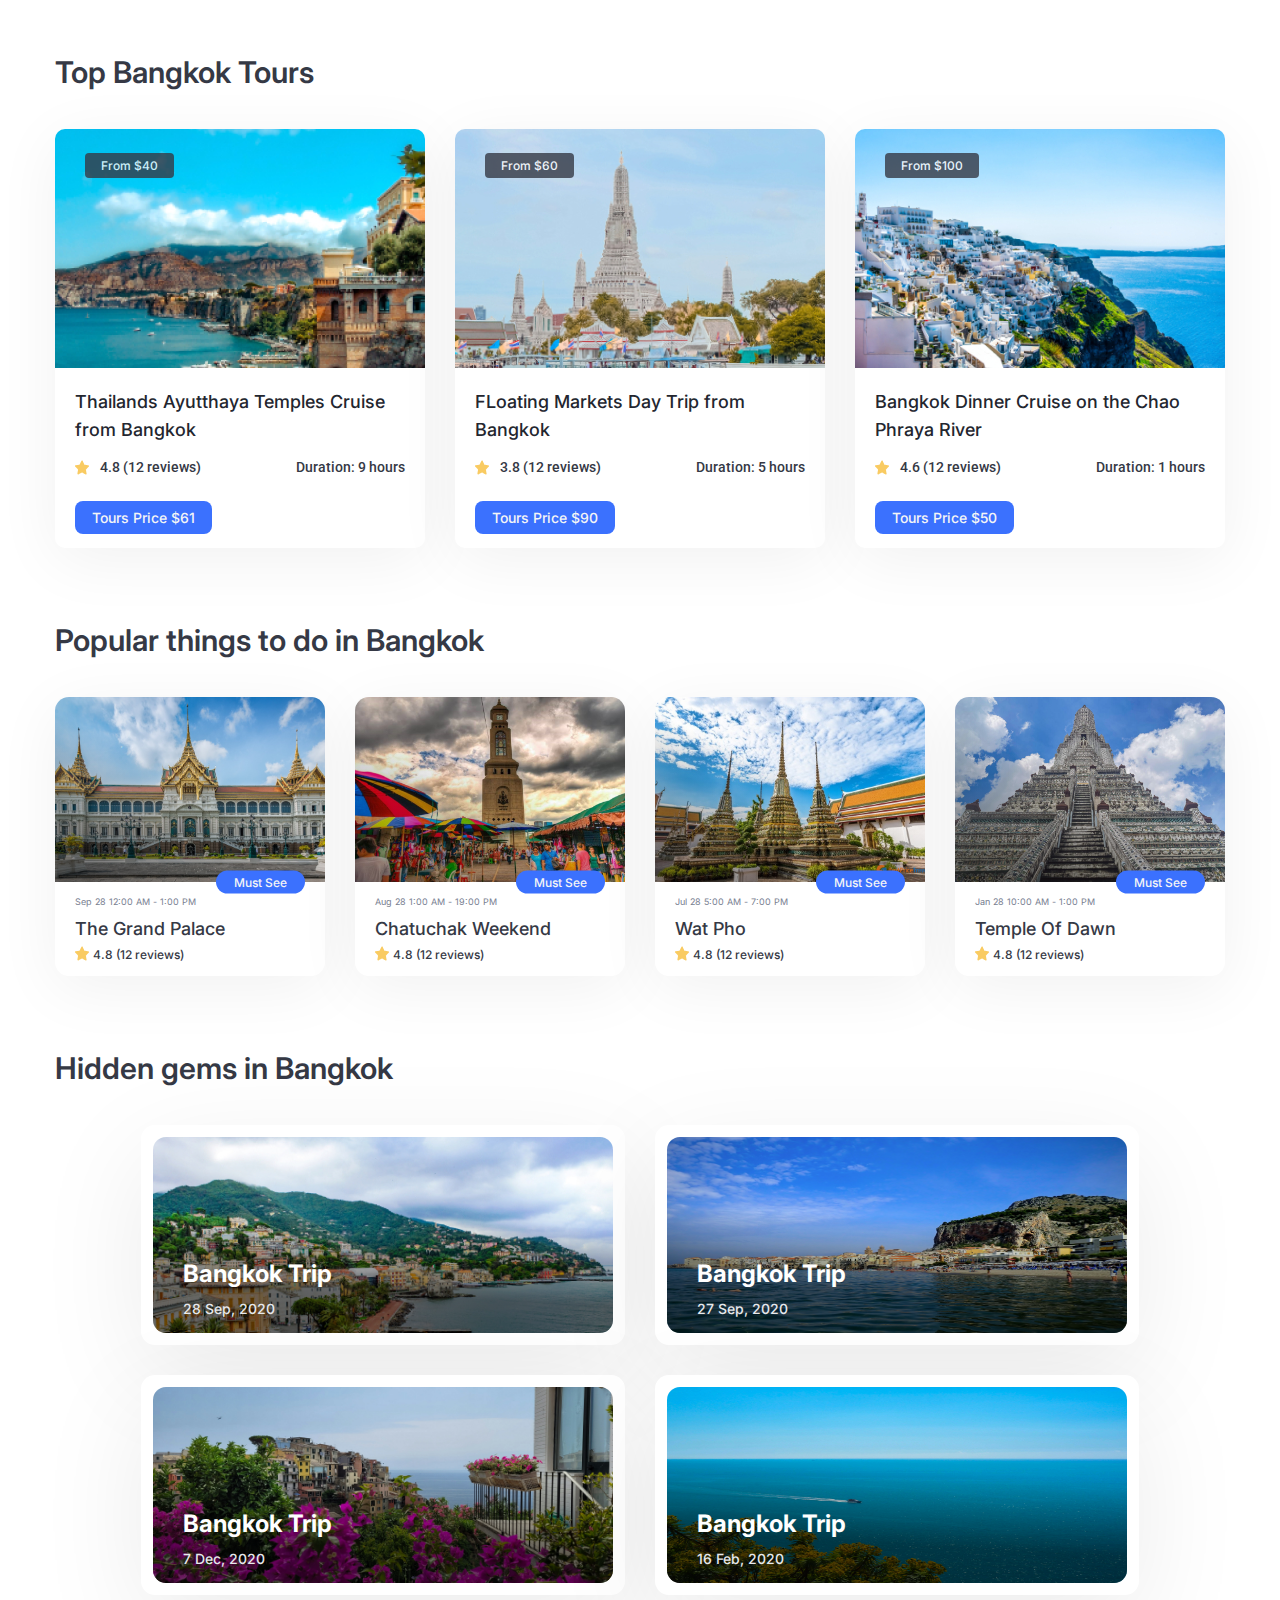
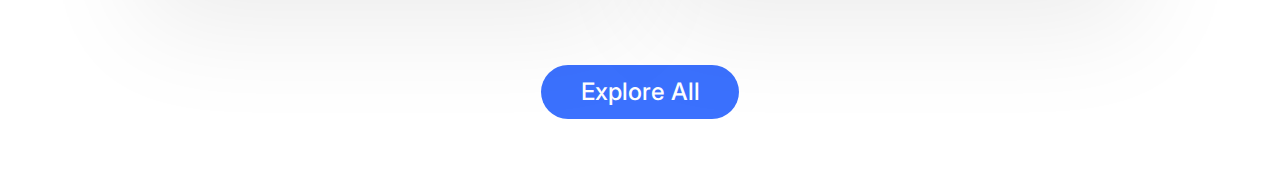
==== index.html @ 6136659c "adding semantic tag" ====
<!DOCTYPE html>
<html lang="en">
  <head>
    <meta charset="UTF-8">
    <meta name="viewport" content="width=device-width, initial-scale=1.0">
    <title>Airtrav</title><link rel="icon" type="image/x-icon" href="./Img/logo.png">
    <link rel="stylesheet" href="./style.css">
    <link rel="preconnect" href="https://fonts.googleapis.com">
    <link rel="preconnect" href="https://fonts.gstatic.com" crossorigin>
    <link href="https://fonts.googleapis.com/css2?family=Inter:wght@100..900&amp;display=swap" rel="stylesheet">
    <link href="https://fonts.googleapis.com/css2?family=Roboto:ital,wght@0,100;0,300;0,400;0,500;0,700;0,900;1,300;1,500;1,700;1,900&amp;display=swap" rel="stylesheet">
  </head>
  <body>
    <header> </header>
    <main>
      <section class="topTour">
        <div class="container">
          <h2 class="mainTitle">Top Bangkok Tours </h2>
          <div class="tour-list">
            <div class="tour-item">
              <div class="tour-image-content"><img class="tour-image" src="./Img/Img1.png" alt=""/><span class="tour-amount">From $40</span></div>
              <div class="tour-content">
                <h3 class="tour-title">Thailands Ayutthaya Temples Cruise from Bangkok</h3>
                <div class="tour-rating">
                  <div class="rating">
                    <div><img class="star" src="./Img/Shape.png" alt=""/></div>
                    <div><span class="rating-amount">4.8  (12 reviews)</span></div>
                  </div>
                  <div class="tour-duration"><span class="duration-period">Duration: 9 hours</span></div>
                </div>
                <div><a class="tour-cost" href="">Tours Price $61</a></div>
              </div>
            </div>
            <div class="tour-item">
              <div class="tour-image-content"><img class="tour-image" src="./Img/Img2.png" alt=""/><span class="tour-amount">From $60</span></div>
              <div class="tour-content">
                <h3 class="tour-title">FLoating Markets Day Trip from Bangkok</h3>
                <div class="tour-rating">
                  <div class="rating">
                    <div><img class="star" src="./Img/Shape.png" alt=""/></div>
                    <div><span class="rating-amount">3.8  (12 reviews)</span></div>
                  </div>
                  <div class="tour-duration"><span class="duration-period">Duration: 5 hours</span></div>
                </div>
                <div><a class="tour-cost" href="">Tours Price $90</a></div>
              </div>
            </div>
            <div class="tour-item">
              <div class="tour-image-content"><img class="tour-image" src="./Img/Img3.png" alt=""/><span class="tour-amount">From $100</span></div>
              <div class="tour-content">
                <h3 class="tour-title">Bangkok Dinner Cruise on the Chao Phraya River</h3>
                <div class="tour-rating">
                  <div class="rating">
                    <div><img class="star" src="./Img/Shape.png" alt=""/></div>
                    <div><span class="rating-amount">4.6  (12 reviews)</span></div>
                  </div>
                  <div class="tour-duration"><span class="duration-period">Duration: 1 hours</span></div>
                </div>
                <div><a class="tour-cost" href="">Tours Price $50</a></div>
              </div>
            </div>
          </div>
        </div>
      </section>
      <section class="popularThing">
        <div class="container">
          <h2 class="mainTitle">Popular things to do in Bangkok</h2>
          <div class="popular-list">
            <div class="popular-item"> 
              <div class="popular-image-content"> <img class="popular-image" src="./Img/Grand_Palace.jpg"/>
                <div class="popular-gradient"></div><a class="popular-button" href="" target="_blank" rel="noopener noreferrer">Must See</a>
              </div>
              <div class="popular-content"> <span class="popular-time">Sep 28 12:00 AM - 1:00 PM</span>
                <h3 class="popular-title">The Grand Palace</h3>
                <div class="popular-rating">    
                  <div><img class="rating-star" src="../Img/Shape.png"/></div>
                  <div> <span class="popular-rating-amount">4.8 (12 reviews)</span></div>
                </div>
              </div>
            </div>
            <div class="popular-item"> 
              <div class="popular-image-content"> <img class="popular-image" src="./Img/Chatuchak-Weekend.jpg"/>
                <div class="popular-gradient"></div><a class="popular-button" href="" target="_blank" rel="noopener noreferrer">Must See</a>
              </div>
              <div class="popular-content"> <span class="popular-time">Aug 28 1:00 AM - 19:00 PM</span>
                <h3 class="popular-title">Chatuchak Weekend</h3>
                <div class="popular-rating">    
                  <div><img class="rating-star" src="../Img/Shape.png"/></div>
                  <div> <span class="popular-rating-amount">4.8 (12 reviews)</span></div>
                </div>
              </div>
            </div>
            <div class="popular-item"> 
              <div class="popular-image-content"> <img class="popular-image" src="./Img/Wat-Pho.jpg"/>
                <div class="popular-gradient"></div><a class="popular-button" href="" target="_blank" rel="noopener noreferrer">Must See</a>
              </div>
              <div class="popular-content"> <span class="popular-time">Jul 28 5:00 AM - 7:00 PM</span>
                <h3 class="popular-title">Wat Pho</h3>
                <div class="popular-rating">    
                  <div><img class="rating-star" src="../Img/Shape.png"/></div>
                  <div> <span class="popular-rating-amount">4.8 (12 reviews)</span></div>
                </div>
              </div>
            </div>
            <div class="popular-item"> 
              <div class="popular-image-content"> <img class="popular-image" src="./Img/Temple-Of-Dawn.jpg"/>
                <div class="popular-gradient"></div><a class="popular-button" href="" target="_blank" rel="noopener noreferrer">Must See</a>
              </div>
              <div class="popular-content"> <span class="popular-time">Jan 28 10:00 AM - 1:00 PM</span>
                <h3 class="popular-title">Temple Of Dawn</h3>
                <div class="popular-rating">    
                  <div><img class="rating-star" src="../Img/Shape.png"/></div>
                  <div> <span class="popular-rating-amount">4.8 (12 reviews)</span></div>
                </div>
              </div>
            </div>
          </div>
        </div>
      </section>
      <section class="hiddenGem"></section>
      <div class="container">
        <h2 class="mainTitle">Hidden gems in Bangkok</h2>
        <div class="hidden-list">
          <div class="hidden-item">
            <div class="hidden-image-content"><img class="hidden-image" src="./Img/brendan-greenway-SouFaFk9-KQ-unsplash 2.png" alt=""/>
              <div class="hidden-gradient"></div>
            </div>
            <div class="hidden-content">
              <h3 class="hidden-title">Bangkok Trip</h3><span class="hidden-time">28 Sep, 2020</span>
            </div>
          </div>
          <div class="hidden-item">
            <div class="hidden-image-content"><img class="hidden-image" src="./Img/jeremy-stewardson-mVEzfimrJoU-unsplash.jpg" alt=""/>
              <div class="hidden-gradient"></div>
            </div>
            <div class="hidden-content">
              <h3 class="hidden-title">Bangkok Trip</h3><span class="hidden-time">27 Sep, 2020</span>
            </div>
          </div>
          <div class="hidden-item">
            <div class="hidden-image-content"><img class="hidden-image" src="./Img/giacomo-carra-pIruxANHJm0-unsplash.jpg" alt=""/>
              <div class="hidden-gradient"></div>
            </div>
            <div class="hidden-content">
              <h3 class="hidden-title">Bangkok Trip</h3><span class="hidden-time">7 Dec, 2020</span>
            </div>
          </div>
          <div class="hidden-item">
            <div class="hidden-image-content"><img class="hidden-image" src="./Img/marijn-van-der-marel-u8gGFwzCvWw-unsplash.jpg" alt=""/>
              <div class="hidden-gradient"></div>
            </div>
            <div class="hidden-content">
              <h3 class="hidden-title">Bangkok Trip</h3><span class="hidden-time">16 Feb, 2020</span>
            </div>
          </div>
        </div>
      </div><a class="button">Explore All</a>
    </main>
    <footer></footer>
  </body>
</html>
---- style.css ----
* {
    box-sizing: border-box;
    margin: 0;
    padding: 0;
    border: 0;
    font-size: 100%;
    vertical-align: baseline;
}
img {
    display: block;
    max-width: 100%;
}
:root {
    /*|| COLOR PALETTE */
    --var-primary-color-1: #3b71fe;
    --var-blue-: #769cfe;
    --var-blue-: #b1c6ff;
    --var-blue-: #c4d4ff;
    --var-blue-: #d8e3ff;
    --var-blue-: #d8e3ff;
    --var-primary-color-2: #141416;
    --var-gray-1: #23262f;
    --var-gray-2: #353945;
    --var-gray-3: #777e90;
    --var-gray-4: #b1b5c3;
    --var-gray-5: #e6e8ec;
    --var-gray-6: #f4f5f6;
}
body {
    font-family: "Inter", sans-serif;
    font-weight: 500;
    font-style: normal;
    padding-top: 50px;
}
.container {
    width: 100%;
    max-width: 1170px;
    margin: 0 auto 70px;
}
.mainTitle {
    width: 100%;
    color: var(--var-gray-2);
    font-family: Inter;
    font-size: 30px;
    font-weight: 600;
    line-height: calc(45 / 30);
    margin-bottom: 34px;
}
.tour-list {
    display: flex;
    flex-wrap: wrap;
    width: 100%; /* ||make sure all the ele has full width */
    max-width: 1170px;
    margin: 0 auto;
    column-gap: 30px;
}
.tour-item {
    width: calc(100% / 3 - 20px);
    height: auto;
    border-radius: 10px;
    background: #fff;
    box-shadow: 0px 12px 64px 0px rgba(0, 0, 0, 0.06);
    /* margin-left: 30px; */ /*||using column-gap instead this*/
}
.tour-image-content {
    position: relative;
}
.tour-image {
    width: 100%;
    height: 239px;
    object-fit: cover;
    border-radius: 10px 10px 0 0;
    display: block;
}
.tour-amount {
    color: #fcfcfd;
    font-size: 12px;
    font-style: normal;
    padding: 5px 16px;
    border-radius: 4px;
    opacity: 0.8;
    background: #353945;
    display: inline-block;
    position: absolute;
    top: 24px;
    left: 30px;
}
.tour-content {
    padding: 20px 20px 14px;
}
.tour-title {
    margin-bottom: 10px;
    font-size: 18px;
    font-style: normal;
    font-weight: inherit;
    line-height: 155.556%;
    color: var(--var-gray-1);
}
.tour-rating {
    margin-bottom: 20px;
    display: flex;
    justify-content: space-between;
    align-items: center;
}
.rating {
    display: flex;
    align-items: center;
}
.star {
    line-height: calc(27 / 14);
}
.rating-amount {
    font-family: "Roboto", sans-serif;
    font-size: 14px;
    font-style: normal;
    line-height: calc(27 / 14);
    color: var(--var-gray-2);
    margin-left: 11px;
}
.duration-period {
    font-family: "Roboto", sans-serif;
    font-size: 14px;
    font-style: normal;
    line-height: calc(27 / 14);
    color: var(--var-gray-2);
}
.tour-cost {
    color: var(--var-gray-6);
    font-size: 14px;
    font-style: normal;
    line-height: normal;
    padding: 8px 17px;
    background-color: var(--var-primary-color-1);
    border-radius: 8px;
    text-decoration: none;
    display: inline-block;
}
.popular-list {
    margin-left: -30px;
    display: flex;
    flex-wrap: wrap;
}
.popular-item {
    width: calc(25% - 30px);
    margin-left: 30px;
    border-radius: 14px;
    background: #fff;
    box-shadow: 0px 12px 64px 0px rgba(0, 0, 0, 0.06);
}
.popular-image-content {
    height: 185px;
    position: relative;
}
.popular-image {
    object-fit: cover;
    width: 100%;
    height: 100%;
    border-radius: 14px 14px 0 0;
}
.popular-gradient {
    height: 100%;
    width: 100%;
    border-radius: 14px 14px 0 0;
    background: linear-gradient(
        24deg,
        rgba(4, 4, 4, 0.52) 0.23%,
        rgba(4, 4, 4, 0) 55.52%
    );
    position: absolute;
    bottom: 0;
}
.popular-button {
    display: inline-block;
    color: var(--var-gray-6);
    font-size: 12px;
    line-height: normal;
    text-decoration: none;
    display: inline-block;
    border-radius: 30px;
    padding: 4px 18px;
    background: var(--var-primary-color-1);
    position: absolute;
    right: 20px;
    bottom: 0;
    transform: translateY(50%);
}
.popular-content {
    padding: 14px 20px 11px;
}
.popular-time {
    color: var(--var-gray-3);
    font-family: Inter;
    font-size: 9px;
    font-weight: 400;
    line-height: normal;
    margin-bottom: 8px;
    display: block;
}
.popular-title {
    color: var(--var-gray-2);
    font-family: Inter;
    font-size: 18px;
    font-weight: inherit;
    line-height: calc(28 / 18);
}
.popular-rating {
    display: flex;
    align-items: center;
}
.rating-star {
    line-height: calc(21 / 12);
    display: block;
    margin-right: 4px;
}
.popular-rating-amount {
    color: var(--var-gray-2);
    font-size: 12px;
    line-height: calc(21 / 12);
}
.hiddenGem .container {
    text-align: center;
}
.hidden-list {
    max-width: 998px;
    width: 100%;
    margin: 0 auto;
    display: grid;
    grid-template-columns: 1fr 1fr;
    grid-template-rows: 1fr 1fr;
    gap: 30px;
}
.hidden-item {
    padding: 12px;
    background: #fff;
    border-radius: 14px;
    box-shadow: 0px 30px 110px 0px rgba(0, 0, 0, 0.08);
    position: relative;
}
.hidden-image-content {
    position: relative;
}
.hidden-image {
    height: 196px;
    width: 100%;
    border-radius: 13px;
}
.hidden-gradient {
    height: 100%;
    width: 100%;
    border-radius: 13px;
    background: linear-gradient(
        3deg,
        rgba(0, 0, 0, 0.56) 22.88%,
        rgba(0, 0, 0, 0) 58.17%
    );
    position: absolute;
    bottom: 0;
    left: 0;
}
.hidden-content {
    position: absolute;
    text-align: left;
    bottom: 26px;
    left: 42px;
}
.hidden-title {
    color: #fff;
    font-size: 24px;
    font-weight: 600px;
    line-height: calc(36 / 24);
    margin-bottom: 6px;
}
.hidden-time {
    color: var(--var-gray-5);
    font-size: 14px;
    line-height: calc(20 / 14);
}
.button {
    width: fit-content;
    margin: 70px auto;
    font-size: 24px;
    color: #fff;
    line-height: calc(36 / 24);
    display: flex;
    justify-content: center;
    align-items: center;
    padding: 9px 39px 9px 40px;
    border-radius: 30px;
    background: var(--var-primary-color-1);
    text-decoration: none;
}
@media screen and (max-width: 767.98px) {
    body {
        margin: 0 24px;
    }
    .top-tour {
        color: #fff;
        font-family: Inter;
        font-size: 30px;
        font-style: normal;
        font-weight: 600;
        line-height: 45px; /* 150% */
    }
    .tour-list {
        row-gap: 20px;
    }
    .tour-item {
        width: 100%;
    }
    .tour-image {
        height: 211px;
    }
    .tour-content {
        padding: 17px 17px 9px;
    }
    .tour-title {
        font-size: 16px;
        line-height: calc(24 / 16);
    }
    .rating-amount,
    .duration-period {
        font-style: 12px;
        line-height: normal;
    }
    .tour-cost {
        font-style: 12px;
        line-height: normal;
    }
    .mainTitle {
        font-size: 20px;
        line-height: calc(28 / 20);
    }
    .popularThing .mainTitle {
        margin-bottom: 30px;
    }
    .popular-item {
        width: 100%;
    }
    .popular-gradient {
        background-color: linear-gradient(
            24deg,
            rgba(4, 4, 4, 0.52) 0.23%,
            rgba(4, 4, 4, 0) 55.52%
        );
    }
    .hiddenGem .mainTitle {
        margin-bottom: 20px;
    }
    .hidden-list {
        grid-template-columns: 1fr;
        gap: 16px;
    }
    .hidden-title {
        font-size: 16px;
        line-height: calc(24 / 16);
        margin-bottom: 4px;
    }
    .hidden-time {
        font-size: 10px;
        line-height: calc(13 / 10);
    }
}
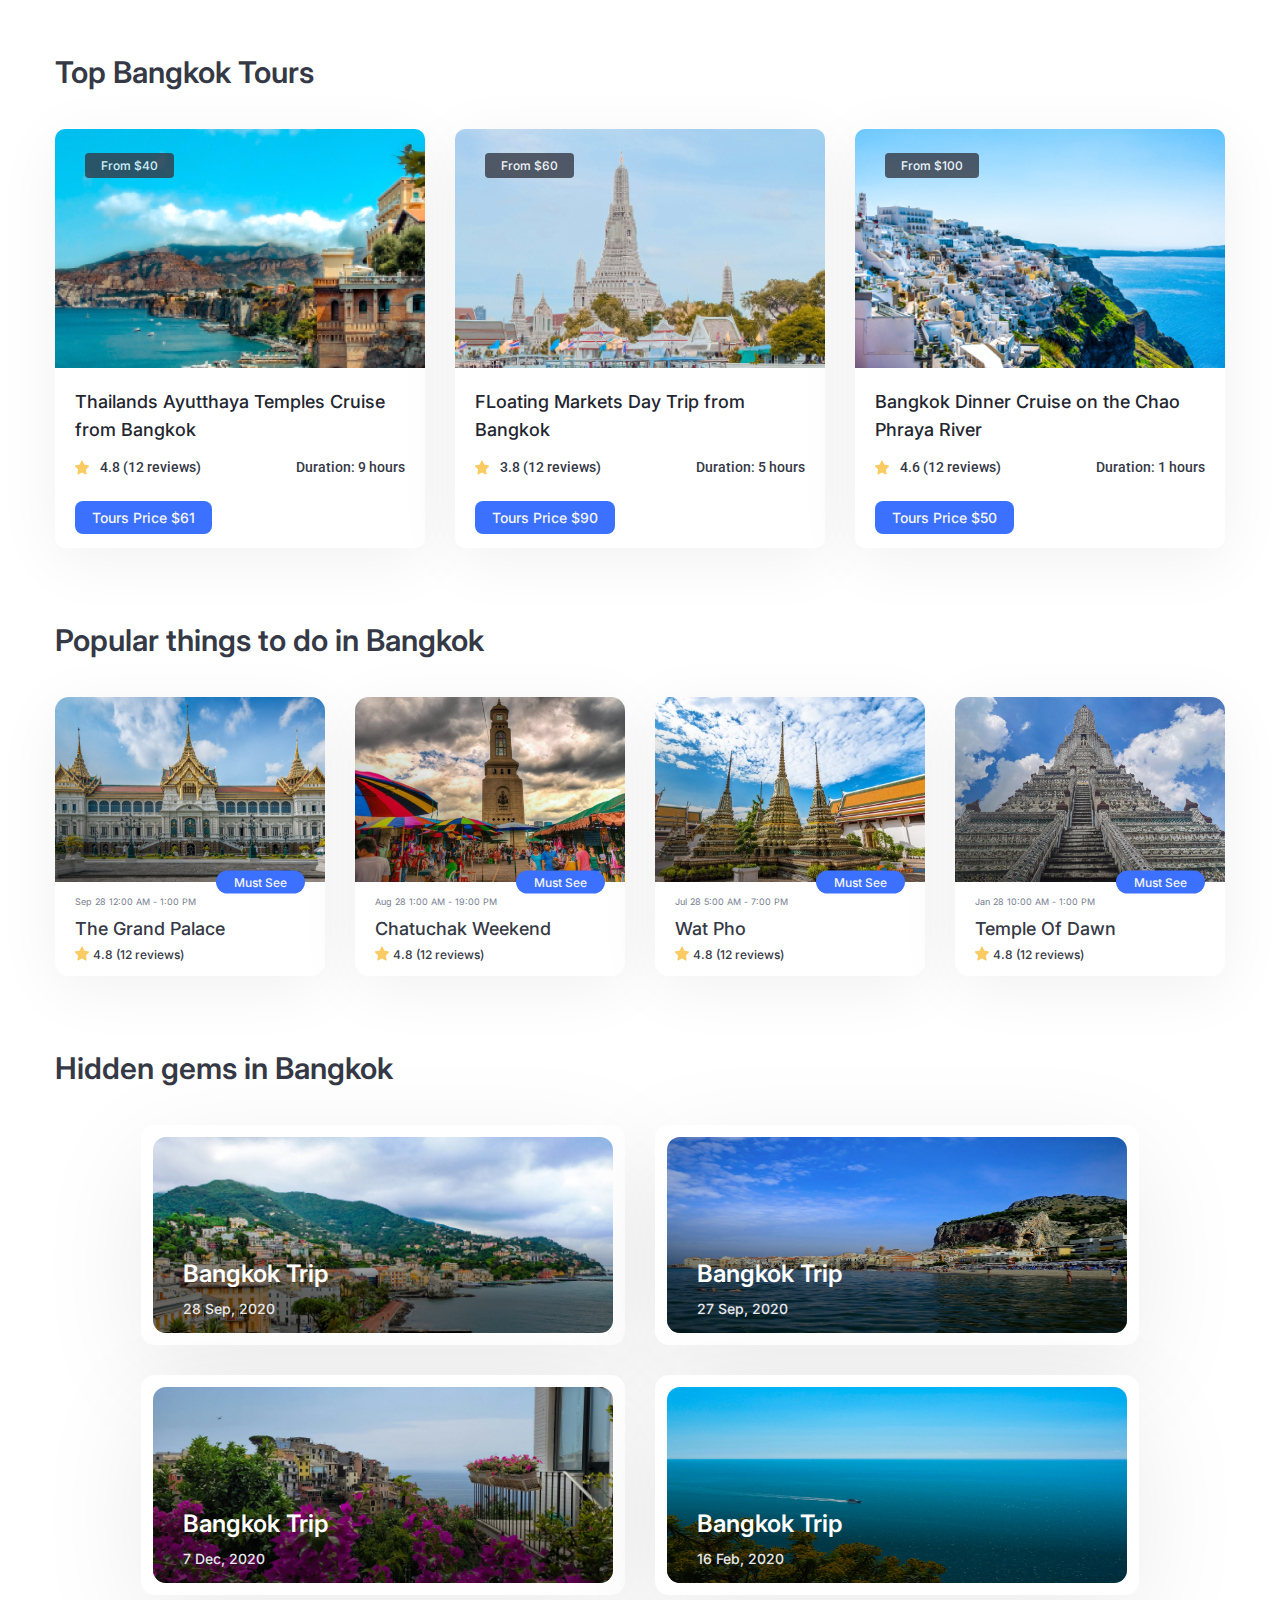
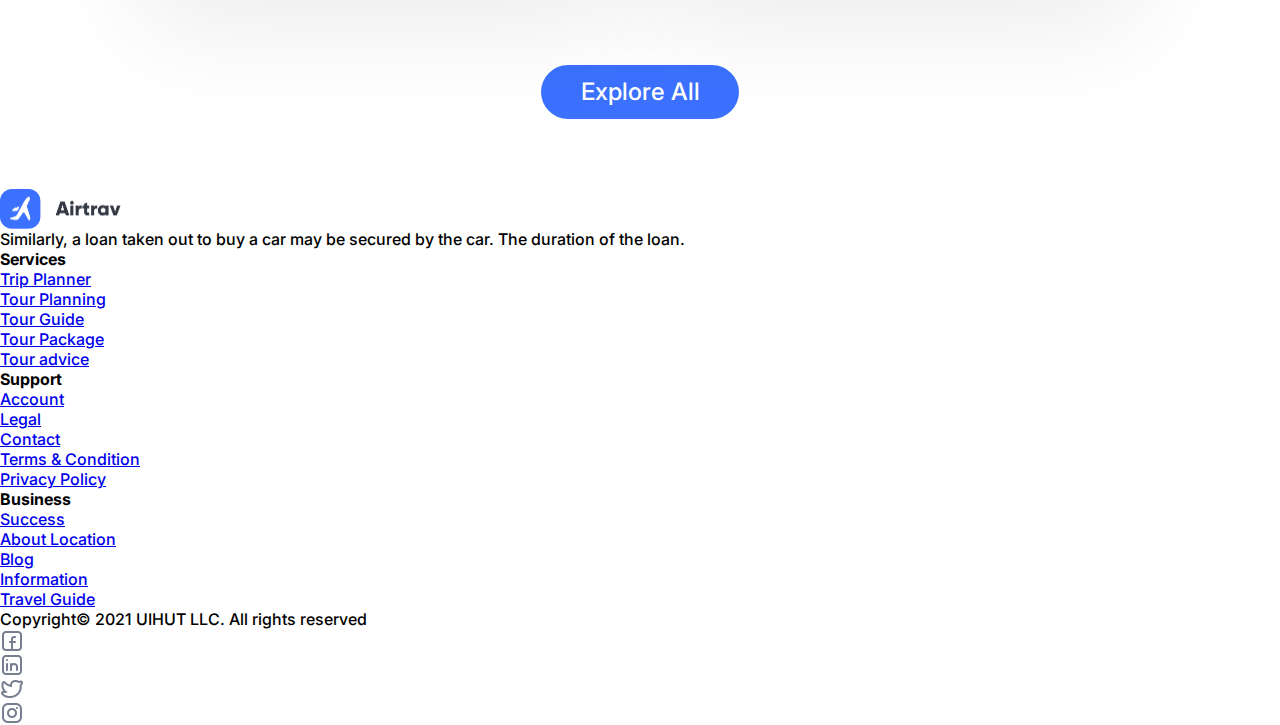
==== commit 87cd1306: "adding html for footer" ====
--- a/index.html
+++ b/index.html
@@ -156,6 +156,48 @@
         </div>
       </div><a class="button">Explore All</a>
     </main>
-    <footer></footer>
+    <footer class="footer">
+      <div class="footer-container"> 
+        <div class="footer-top">
+          <div class="footer-content"><a class="footer-logo" href="#"><img srcset="./Img/logo1.png 2x"></a><span class="footer-desc">Similarly, a loan taken out to buy a car may be secured by the car. The duration of the loan.</span></div>
+          <div class="footer-content">
+            <h4 class="footer-title">Services</h4>
+            <ul class="footer-list">
+              <li class="footer-item"><a class="footer-link" href="#">Trip Planner</a></li>
+              <li class="footer-item"><a class="footer-link" href="#">Tour Planning</a></li>
+              <li class="footer-item"><a class="footer-link" href="#">Tour Guide</a></li>
+              <li class="footer-item"><a class="footer-link" href="#">Tour Package</a></li>
+              <li class="footer-item"><a class="footer-link" href="#">Tour advice</a></li>
+            </ul>
+          </div>
+          <div class="footer-content"> 
+            <h4 class="footer-title">Support</h4>
+            <ul class="footer-list">
+              <li class="footer-item"><a class="footer-link" href="#">Account</a></li>
+              <li class="footer-item"><a class="footer-link" href="#">Legal</a></li>
+              <li class="footer-item"><a class="footer-link" href="#">Contact</a></li>
+              <li class="footer-item"><a class="footer-link" href="#">Terms &amp; Condition</a></li>
+              <li class="footer-item"><a class="footer-link" href="#">Privacy Policy</a></li>
+            </ul>
+          </div>
+          <div class="footer-content"> 
+            <h4 class="footer-title">Business</h4>
+            <ul class="footer-list">
+              <li class="footer-item"><a class="footer-link" href="#">Success</a></li>
+              <li class="footer-item"><a class="footer-link" href="#">About Location</a></li>
+              <li class="footer-item"><a class="footer-link" href="#">Blog</a></li>
+              <li class="footer-item"><a class="footer-link" href="#">Information</a></li>
+              <li class="footer-item"><a class="footer-link" href="#">Travel Guide</a></li>
+            </ul>
+          </div>
+        </div>
+        <div class="footer-divider"></div>
+        <div class="footer-bottom">
+          <div class="footer-copyRight">Copyright© 2021 UIHUT LLC. All rights reserved</div>
+          <div class="footer-social"> <img class="footer-social-logo" srcset="./Img/facebook.png 2x"><img class="footer-social-logo" srcset="./Img/linkdlne.png 2x"><img class="footer-social-logo" srcset="./Img/twitter.png 2x"><img class="footer-social-logo" srcset="./Img/instragram.png 2x">
+          </div>
+        </div>
+      </div>
+    </footer>
   </body>
 </html>--- a/style.css
+++ b/style.css
@@ -266,7 +266,7 @@
 .hidden-title {
     color: #fff;
     font-size: 24px;
-    font-weight: 600px;
+    font-weight: 600;
     line-height: calc(36 / 24);
     margin-bottom: 6px;
 }
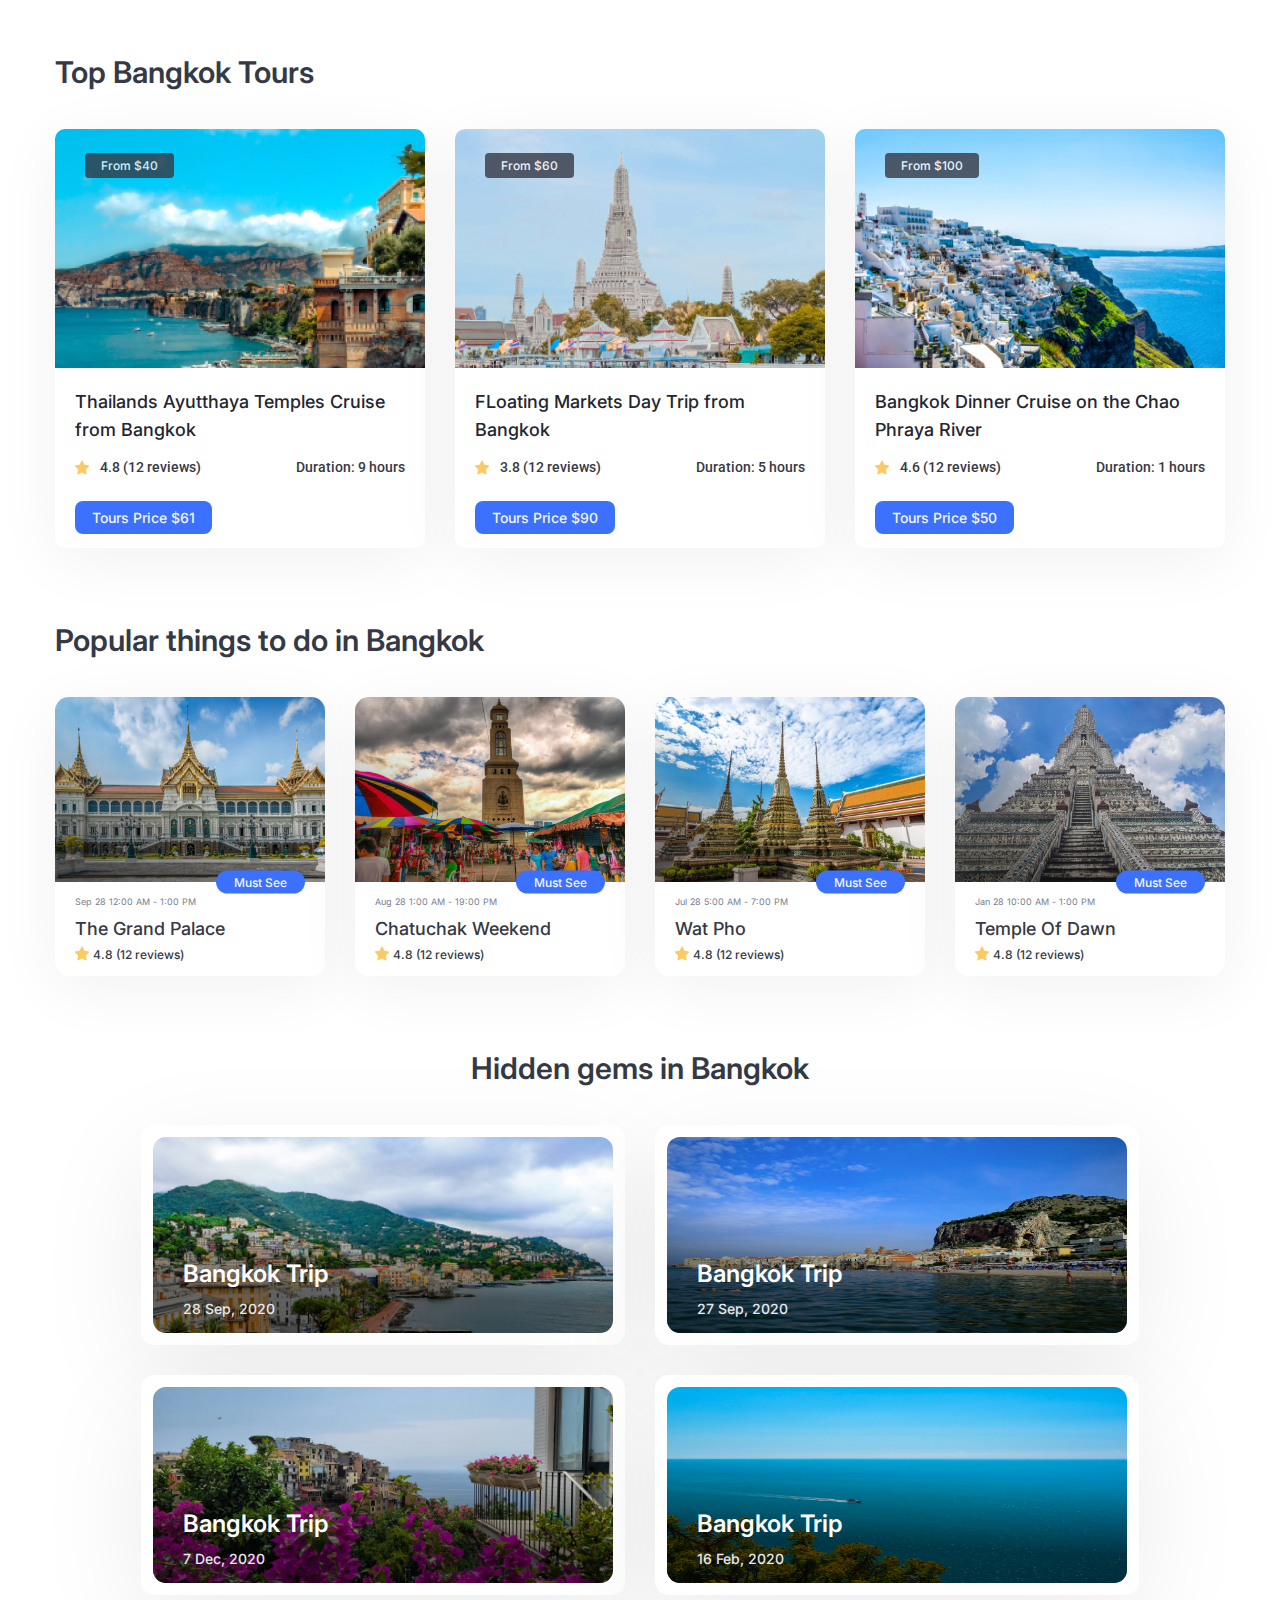
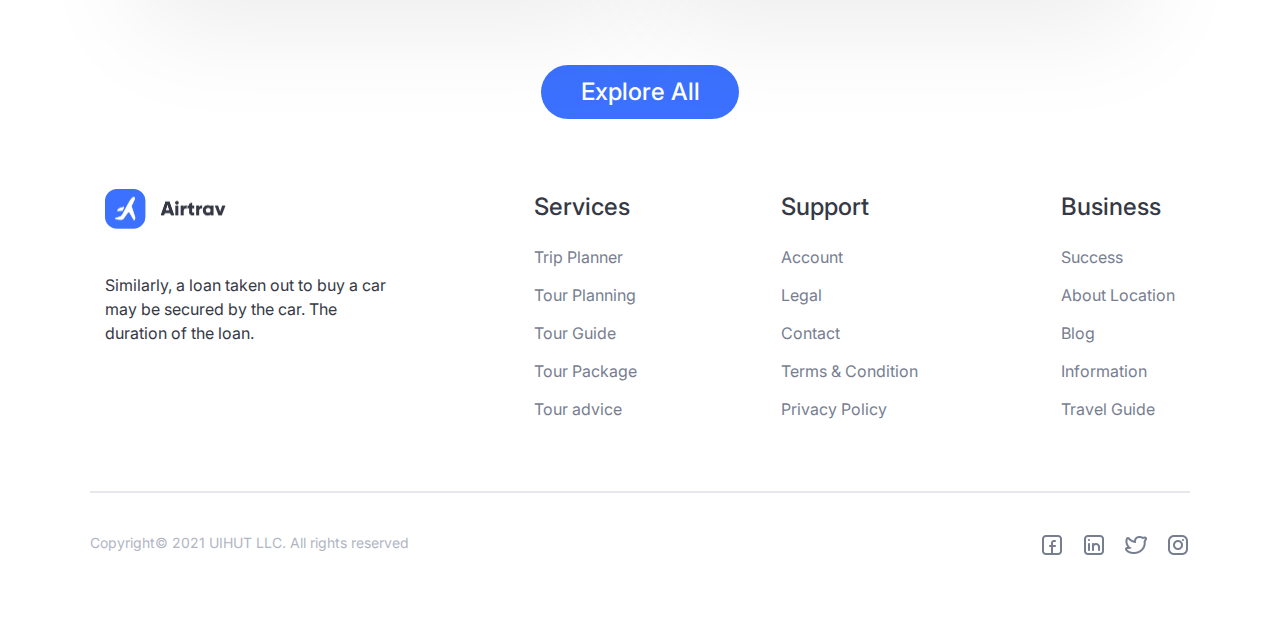
==== commit 849999ce: "fix style for hiddenGem title" ====
--- a/index.html
+++ b/index.html
@@ -117,44 +117,45 @@
           </div>
         </div>
       </section>
-      <section class="hiddenGem"></section>
-      <div class="container">
-        <h2 class="mainTitle">Hidden gems in Bangkok</h2>
-        <div class="hidden-list">
-          <div class="hidden-item">
-            <div class="hidden-image-content"><img class="hidden-image" src="./Img/brendan-greenway-SouFaFk9-KQ-unsplash 2.png" alt=""/>
-              <div class="hidden-gradient"></div>
-            </div>
-            <div class="hidden-content">
-              <h3 class="hidden-title">Bangkok Trip</h3><span class="hidden-time">28 Sep, 2020</span>
-            </div>
-          </div>
-          <div class="hidden-item">
-            <div class="hidden-image-content"><img class="hidden-image" src="./Img/jeremy-stewardson-mVEzfimrJoU-unsplash.jpg" alt=""/>
-              <div class="hidden-gradient"></div>
-            </div>
-            <div class="hidden-content">
-              <h3 class="hidden-title">Bangkok Trip</h3><span class="hidden-time">27 Sep, 2020</span>
-            </div>
-          </div>
-          <div class="hidden-item">
-            <div class="hidden-image-content"><img class="hidden-image" src="./Img/giacomo-carra-pIruxANHJm0-unsplash.jpg" alt=""/>
-              <div class="hidden-gradient"></div>
-            </div>
-            <div class="hidden-content">
-              <h3 class="hidden-title">Bangkok Trip</h3><span class="hidden-time">7 Dec, 2020</span>
-            </div>
-          </div>
-          <div class="hidden-item">
-            <div class="hidden-image-content"><img class="hidden-image" src="./Img/marijn-van-der-marel-u8gGFwzCvWw-unsplash.jpg" alt=""/>
-              <div class="hidden-gradient"></div>
-            </div>
-            <div class="hidden-content">
-              <h3 class="hidden-title">Bangkok Trip</h3><span class="hidden-time">16 Feb, 2020</span>
-            </div>
-          </div>
-        </div>
-      </div><a class="button">Explore All</a>
+      <section class="hiddenGem">
+        <div class="container">
+          <h2 class="mainTitle">Hidden gems in Bangkok</h2>
+          <div class="hidden-list">
+            <div class="hidden-item">
+              <div class="hidden-image-content"><img class="hidden-image" src="./Img/brendan-greenway-SouFaFk9-KQ-unsplash 2.png" alt=""/>
+                <div class="hidden-gradient"></div>
+              </div>
+              <div class="hidden-content">
+                <h3 class="hidden-title">Bangkok Trip</h3><span class="hidden-time">28 Sep, 2020</span>
+              </div>
+            </div>
+            <div class="hidden-item">
+              <div class="hidden-image-content"><img class="hidden-image" src="./Img/jeremy-stewardson-mVEzfimrJoU-unsplash.jpg" alt=""/>
+                <div class="hidden-gradient"></div>
+              </div>
+              <div class="hidden-content">
+                <h3 class="hidden-title">Bangkok Trip</h3><span class="hidden-time">27 Sep, 2020</span>
+              </div>
+            </div>
+            <div class="hidden-item">
+              <div class="hidden-image-content"><img class="hidden-image" src="./Img/giacomo-carra-pIruxANHJm0-unsplash.jpg" alt=""/>
+                <div class="hidden-gradient"></div>
+              </div>
+              <div class="hidden-content">
+                <h3 class="hidden-title">Bangkok Trip</h3><span class="hidden-time">7 Dec, 2020</span>
+              </div>
+            </div>
+            <div class="hidden-item">
+              <div class="hidden-image-content"><img class="hidden-image" src="./Img/marijn-van-der-marel-u8gGFwzCvWw-unsplash.jpg" alt=""/>
+                <div class="hidden-gradient"></div>
+              </div>
+              <div class="hidden-content">
+                <h3 class="hidden-title">Bangkok Trip</h3><span class="hidden-time">16 Feb, 2020</span>
+              </div>
+            </div>
+          </div>
+        </div><a class="button">Explore All</a>
+      </section>
     </main>
     <footer class="footer">
       <div class="footer-container"> 
--- a/style.css
+++ b/style.css
@@ -289,6 +289,98 @@
     background: var(--var-primary-color-1);
     text-decoration: none;
 }
+.footer {
+    display: flex;
+    justify-content: center;
+    align-items: center;
+    margin-bottom: 70px;
+}
+.footer-container {
+    max-width: 1100px;
+    width: 100%;
+    display: flex;
+    align-items: center;
+    justify-content: center;
+    flex-direction: column;
+}
+.footer-top {
+    width: 100%;
+    max-width: 1070px;
+    display: flex;
+    align-items: flex-start;
+    justify-content: space-between;
+    margin-bottom: 70px;
+}
+.footer-content:first-child {
+    max-width: 286px;
+}
+.footer-logo {
+    display: inline-block;
+    margin-bottom: 40px;
+}
+.footer-desc {
+    display: inline-block;
+    color: var(--var-gray-2);
+    font-size: 16px;
+    font-style: normal;
+    font-weight: 400;
+    line-height: calc(24 / 16);
+}
+.footer-title {
+    color: var(--var-gray-2);
+    font-size: 24px;
+    font-style: normal;
+    font-weight: 500;
+    line-height: calc(36 / 24);
+    margin-bottom: 20px;
+}
+.footer-list {
+    list-style-type: none;
+    display: flex;
+    flex-direction: column;
+    row-gap: 14px;
+    width: 100%;
+}
+.footer-script {
+    color: var(--var-gray-2);
+    font-size: 16px;
+    font-style: normal;
+    font-weight: 400;
+    line-height: calc(24 / 16);
+}
+.footer-link {
+    display: block;
+    color: var(--var-gray-3);
+    font-size: 16px;
+    font-style: normal;
+    font-weight: 400;
+    line-height: calc(24 / 16);
+    text-decoration: none;
+}
+.footer-divider {
+    width: 100%;
+    border: var(--var-gray-5);
+    border-style: solid;
+    border-width: 0.5px;
+    margin-bottom: 40px;
+}
+.footer-bottom {
+    width: 100%;
+    display: flex;
+    justify-content: space-between;
+}
+.footer-copyRight {
+    color: var(--var-gray-4);
+    font-size: 14px;
+    font-style: normal;
+    font-weight: 400;
+    line-height: calc(20 / 14);
+}
+.footer-social {
+    display: flex;
+    flex-direction: row;
+    column-gap: 18px;
+}
 @media screen and (max-width: 767.98px) {
     body {
         margin: 0 24px;
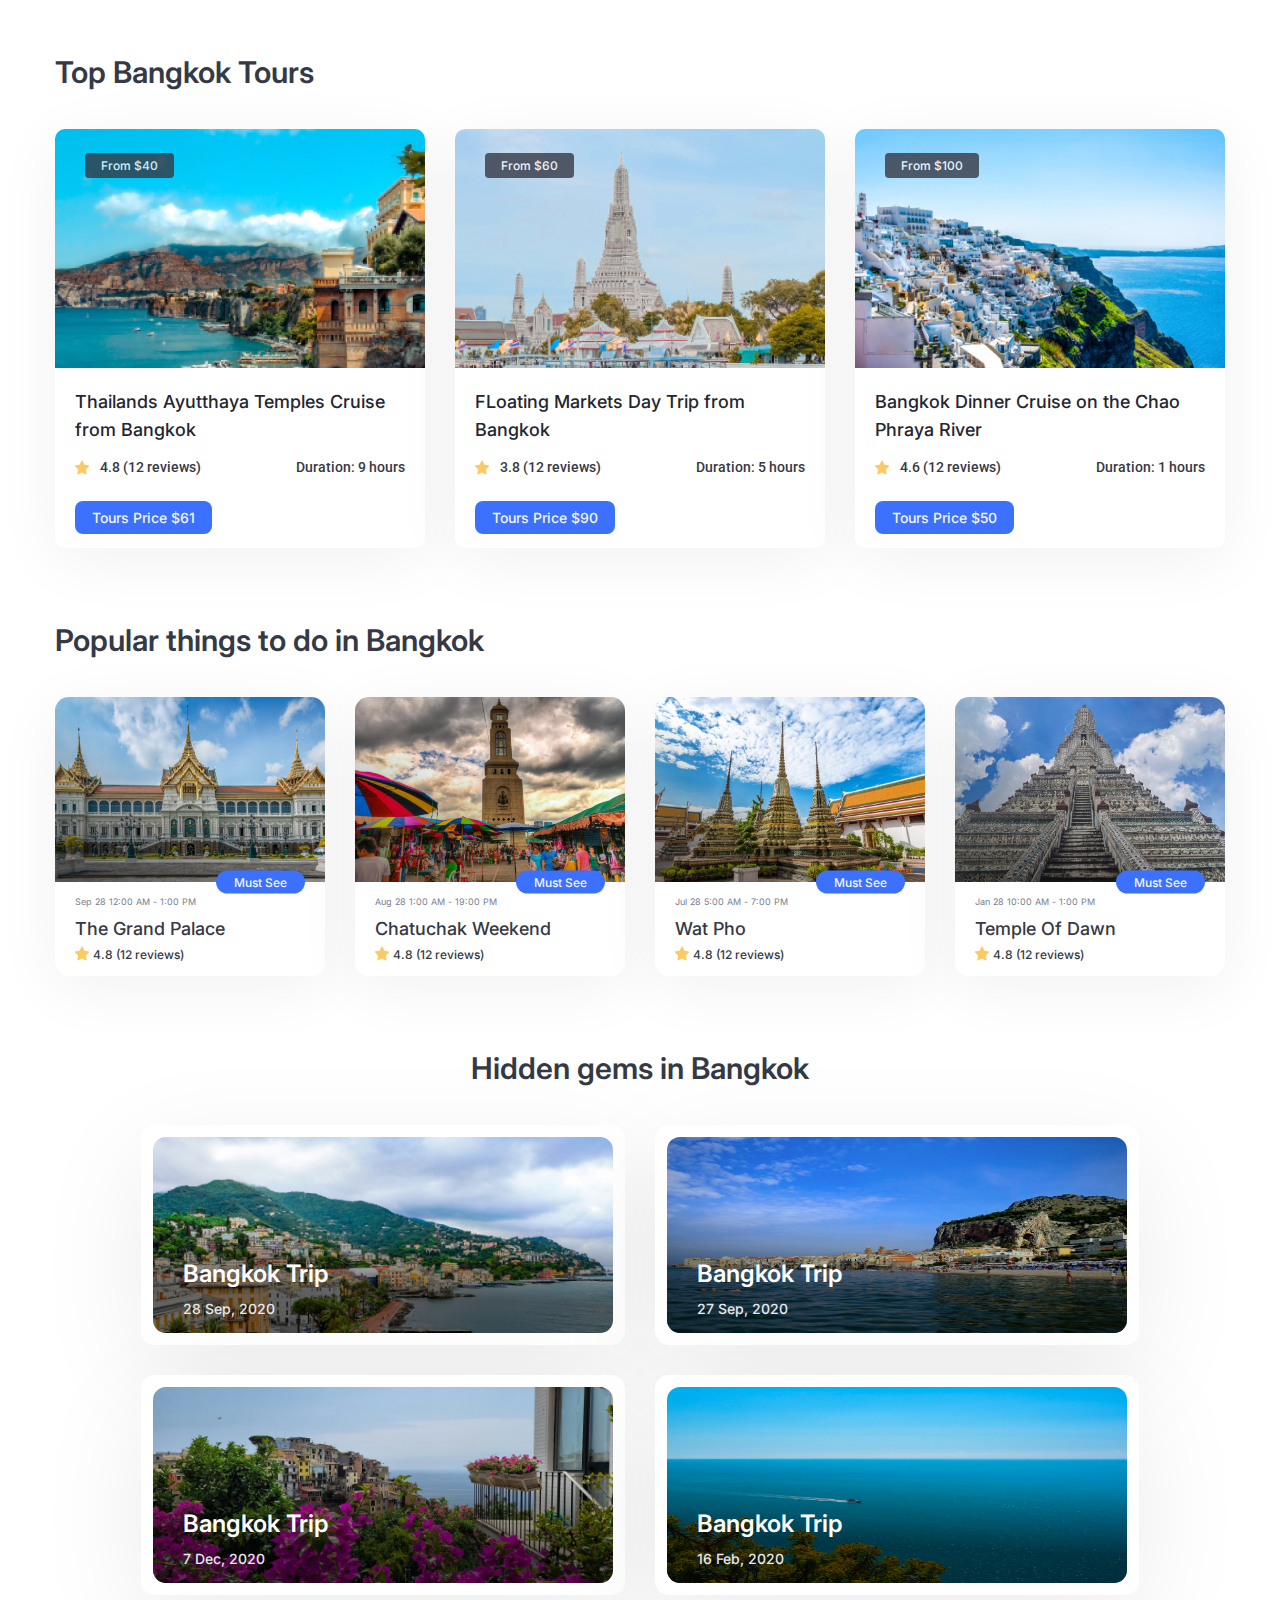
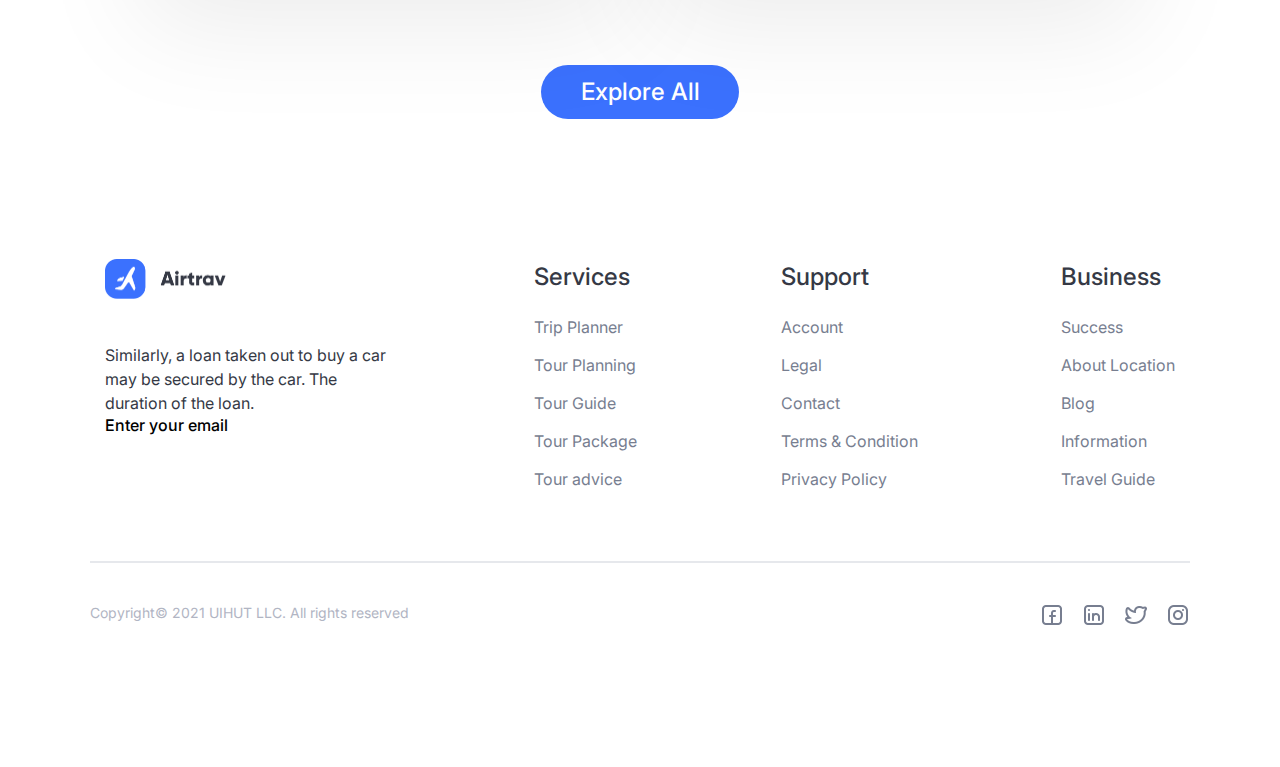
==== commit e4bee1bd: "adding form for footer" ====
--- a/index.html
+++ b/index.html
@@ -154,13 +154,18 @@
               </div>
             </div>
           </div>
-        </div><a class="button">Explore All</a>
-      </section>
+        </div>
+      </section><a class="button">Explore All</a>
     </main>
     <footer class="footer">
       <div class="footer-container"> 
         <div class="footer-top">
-          <div class="footer-content"><a class="footer-logo" href="#"><img srcset="./Img/logo1.png 2x"></a><span class="footer-desc">Similarly, a loan taken out to buy a car may be secured by the car. The duration of the loan.</span></div>
+          <div class="footer-content"><a class="footer-logo" href="#"><img srcset="./Img/logo1.png 2x"></a><span class="footer-desc">Similarly, a loan taken out to buy a car may be secured by the car. The duration of the loan.</span>
+            <div class="subscribe">
+              <div class="subscribe-des">Enter your email</div>
+              <div class="subscribe-button"><img src="" alt="" srcset="./Img/arrow.png"></div>
+            </div>
+          </div>
           <div class="footer-content">
             <h4 class="footer-title">Services</h4>
             <ul class="footer-list">
--- a/style.css
+++ b/style.css
@@ -302,6 +302,7 @@
     align-items: center;
     justify-content: center;
     flex-direction: column;
+    margin: 70px 0;
 }
 .footer-top {
     width: 100%;
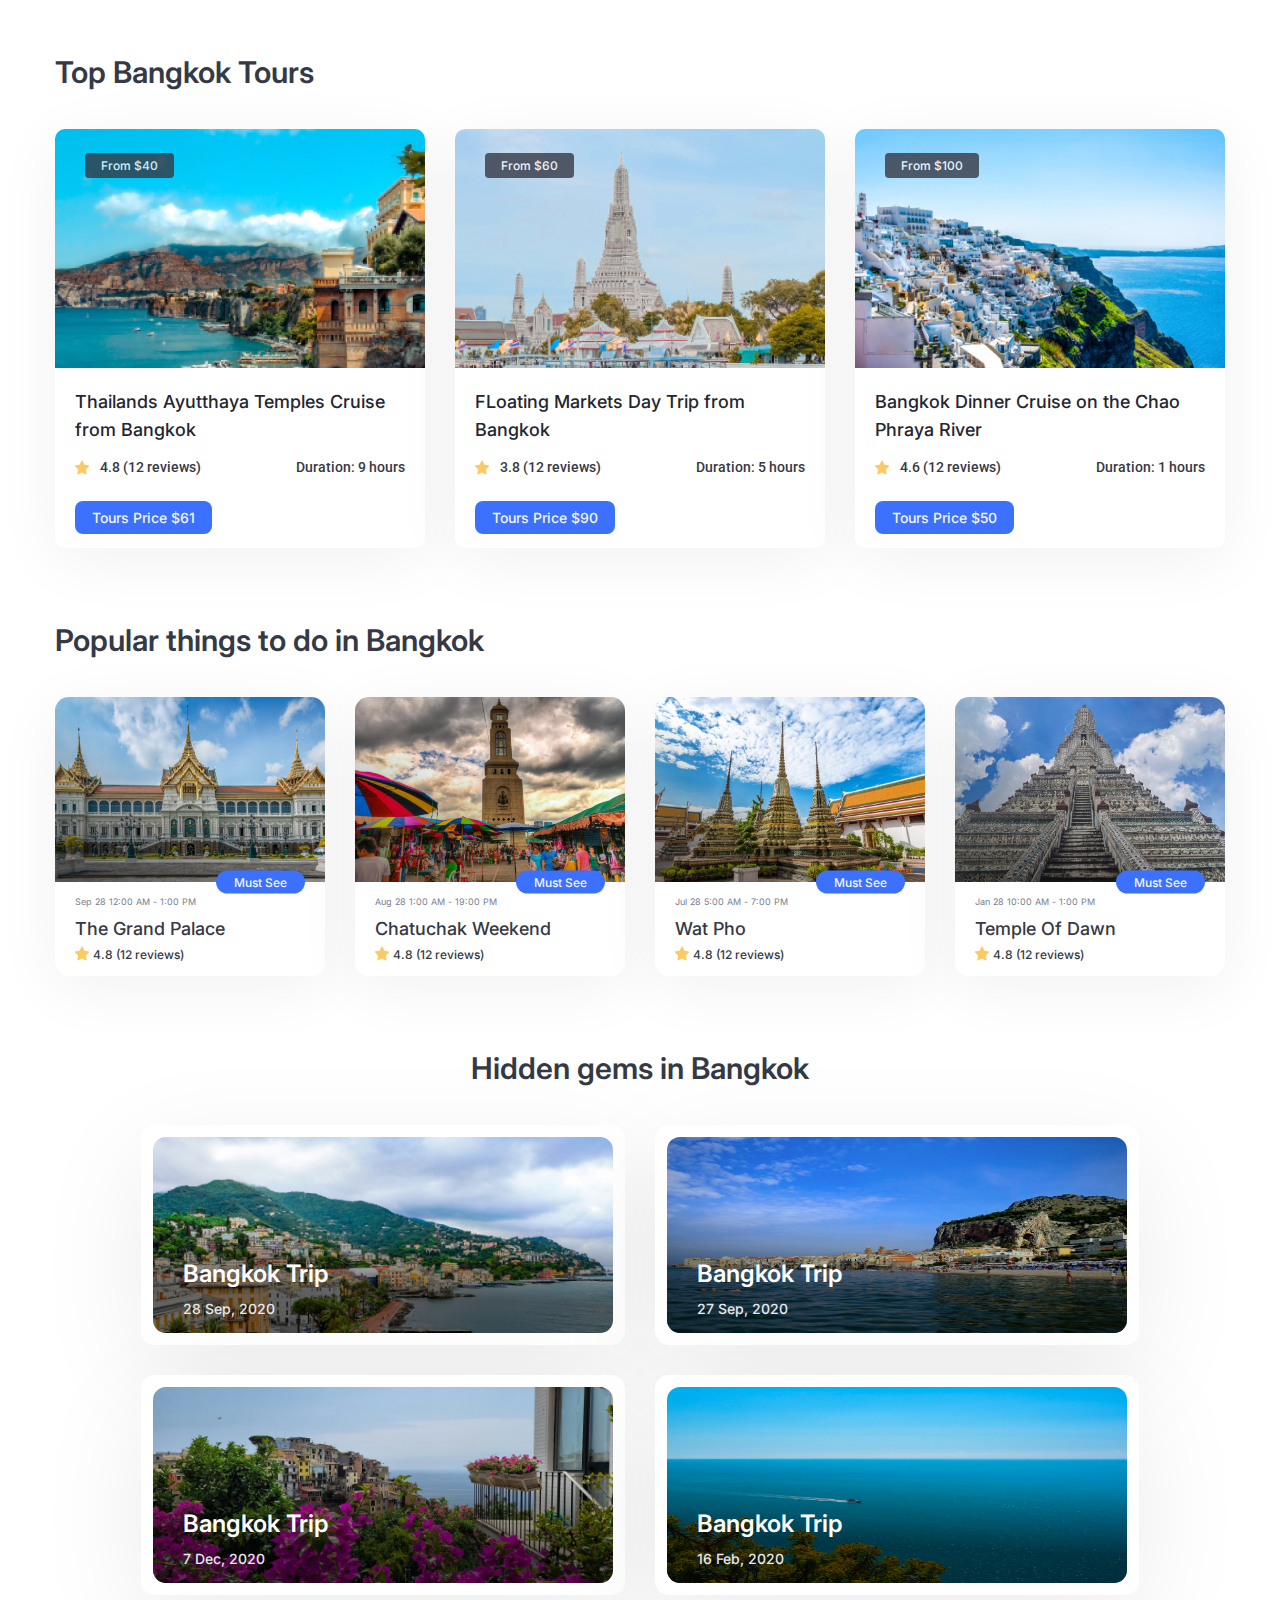
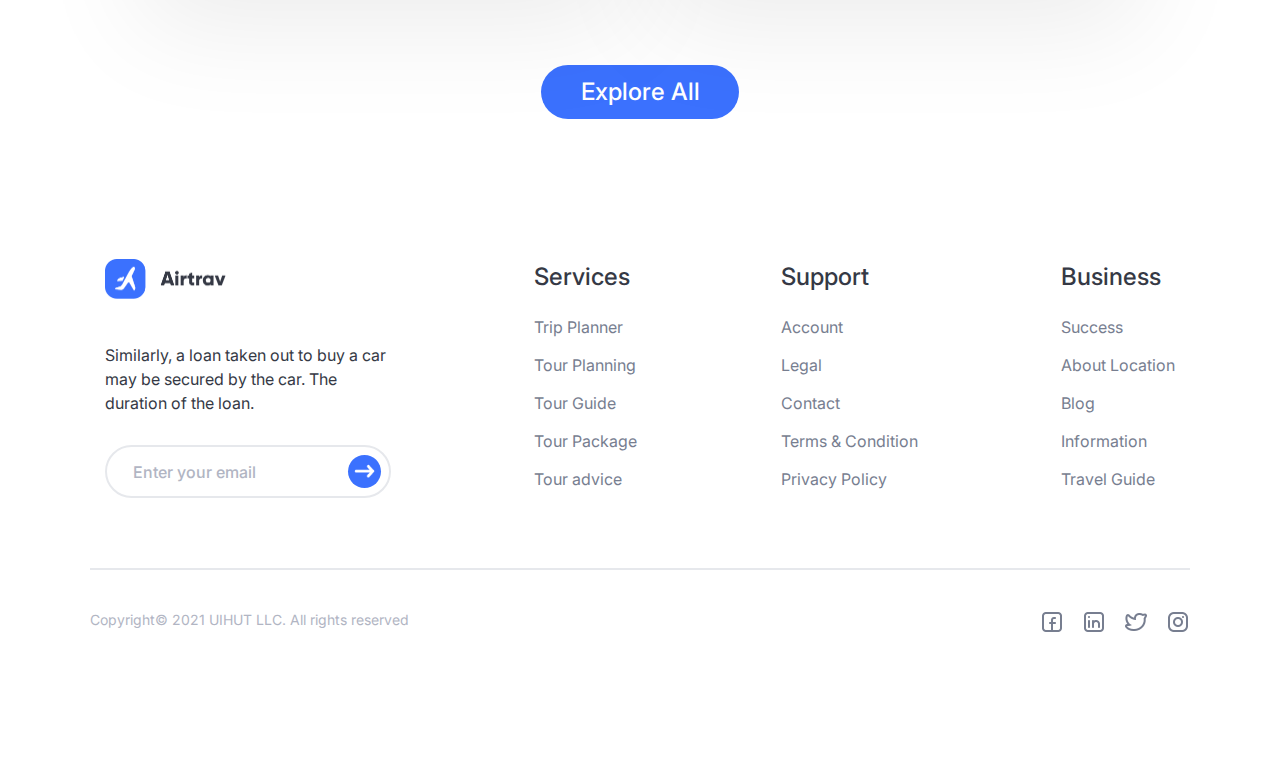
==== commit 838837e5: "update footer" ====
--- a/index.html
+++ b/index.html
@@ -161,10 +161,10 @@
       <div class="footer-container"> 
         <div class="footer-top">
           <div class="footer-content"><a class="footer-logo" href="#"><img srcset="./Img/logo1.png 2x"></a><span class="footer-desc">Similarly, a loan taken out to buy a car may be secured by the car. The duration of the loan.</span>
-            <div class="subscribe">
-              <div class="subscribe-des">Enter your email</div>
-              <div class="subscribe-button"><img src="" alt="" srcset="./Img/arrow.png"></div>
-            </div>
+            <form class="subscribe">
+              <input class="subscribe-des" type="email" placeHolder="Enter your email">
+              <button class="subscribe-button" type="submit"><img src="" alt="" srcset="./Img/arrow.png"></button>
+            </form>
           </div>
           <div class="footer-content">
             <h4 class="footer-title">Services</h4>
--- a/style.css
+++ b/style.css
@@ -9,6 +9,16 @@
 img {
     display: block;
     max-width: 100%;
+}
+input,
+button,
+textarea,
+select {
+    outline: none;
+    font: inherit;
+}
+button {
+    cursor: pointer;
 }
 :root {
     /*|| COLOR PALETTE */
@@ -326,6 +336,7 @@
     font-style: normal;
     font-weight: 400;
     line-height: calc(24 / 16);
+    margin-bottom: 30px;
 }
 .footer-title {
     color: var(--var-gray-2);
@@ -360,9 +371,7 @@
 }
 .footer-divider {
     width: 100%;
-    border: var(--var-gray-5);
-    border-style: solid;
-    border-width: 0.5px;
+    border: 1px solid var(--var-gray-5);
     margin-bottom: 40px;
 }
 .footer-bottom {
@@ -381,6 +390,37 @@
     display: flex;
     flex-direction: row;
     column-gap: 18px;
+}
+.subscribe {
+    display: flex;
+    align-items: center;
+    justify-content: space-between;
+    border-radius: 100rem;
+    border: 2px solid var(--var-gray-5);
+    padding: 8px;
+}
+.subscribe-des {
+    padding-inline: 18px;
+    width: 100%;
+    color: var(--var-gray-1);
+    font-size: 16px;
+    line-height: calc(24 / 16);
+}
+.subscribe-des::-webkit-input-placeholder {
+    color: var(--var-gray-4);
+}
+.subscribe-des::-moz-input-placeholder {
+    color: var(--var-gray-4);
+}
+.subscribe-button {
+    width: 33px;
+    height: 33px;
+    border-radius: 30px;
+    background: var(--var-primary-color-1);
+    display: flex;
+    justify-content: center;
+    align-items: center;
+    flex-shrink: 0;
 }
 @media screen and (max-width: 767.98px) {
     body {
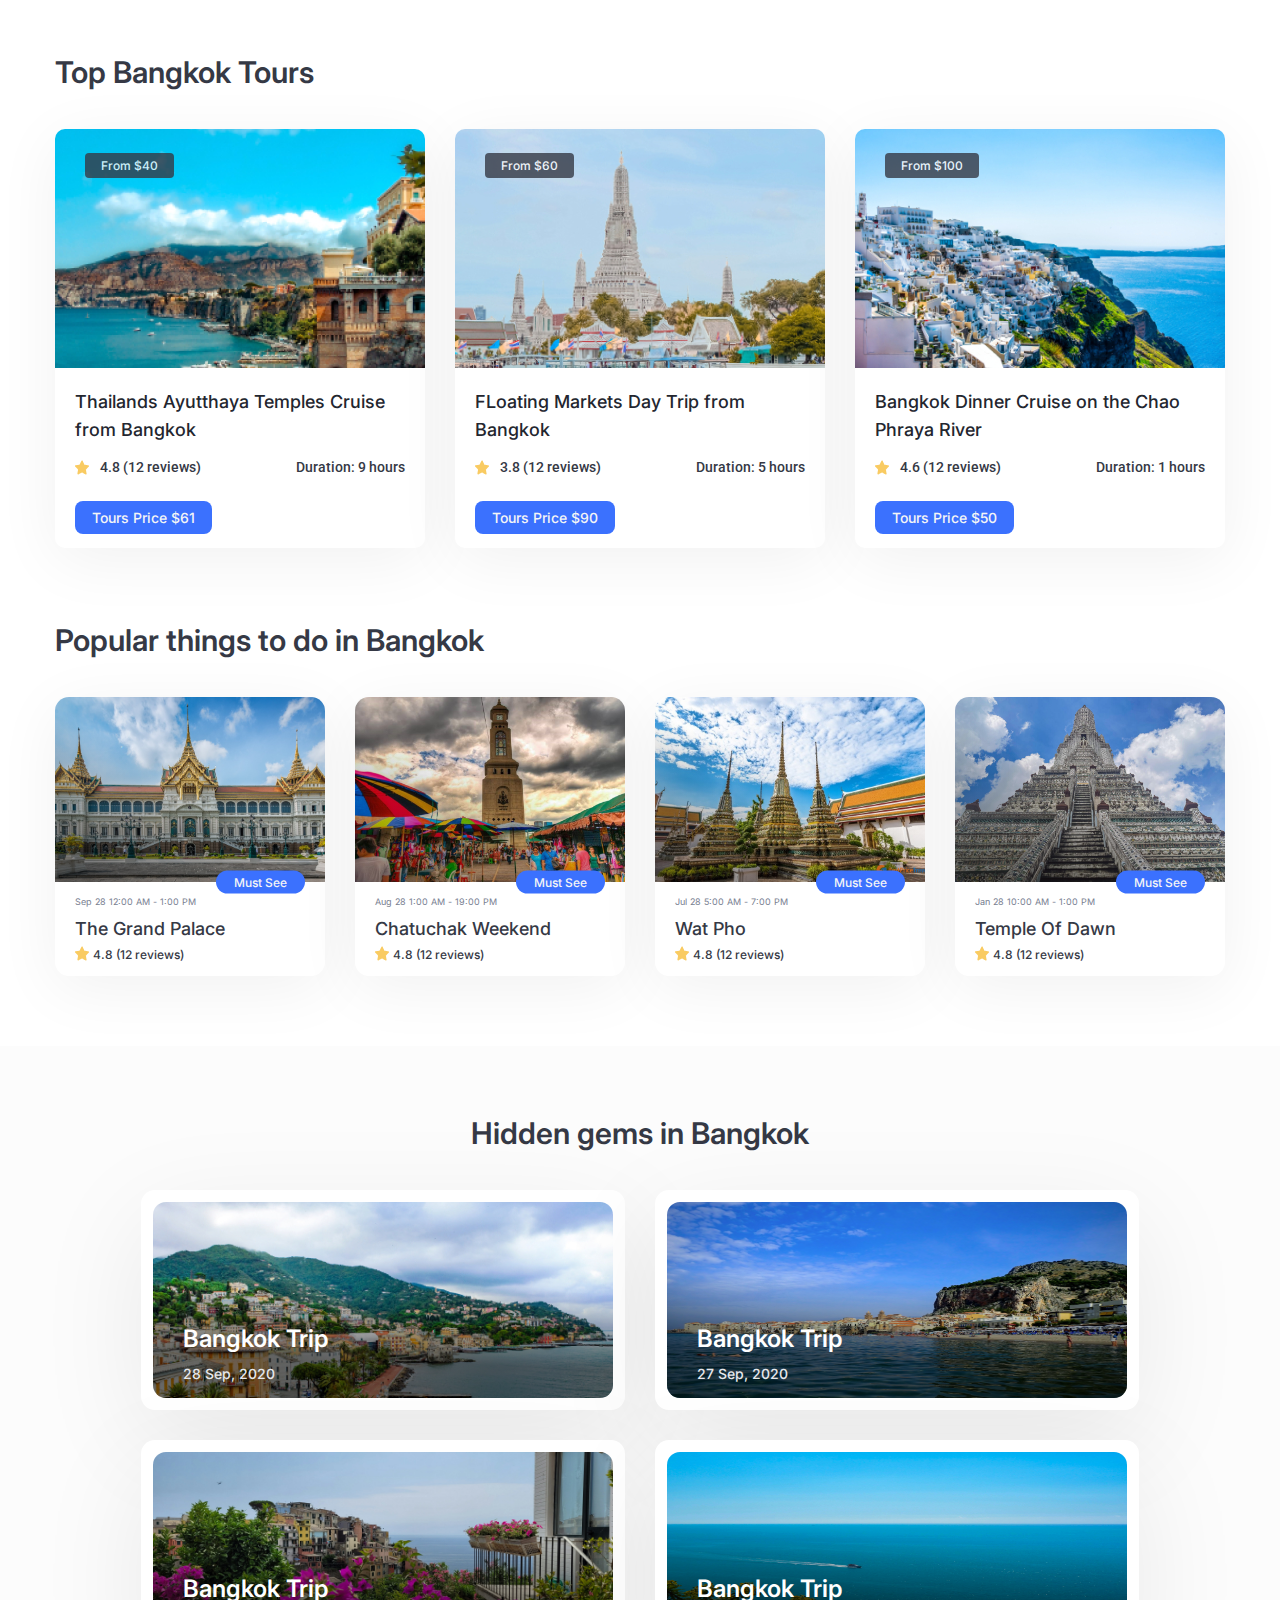
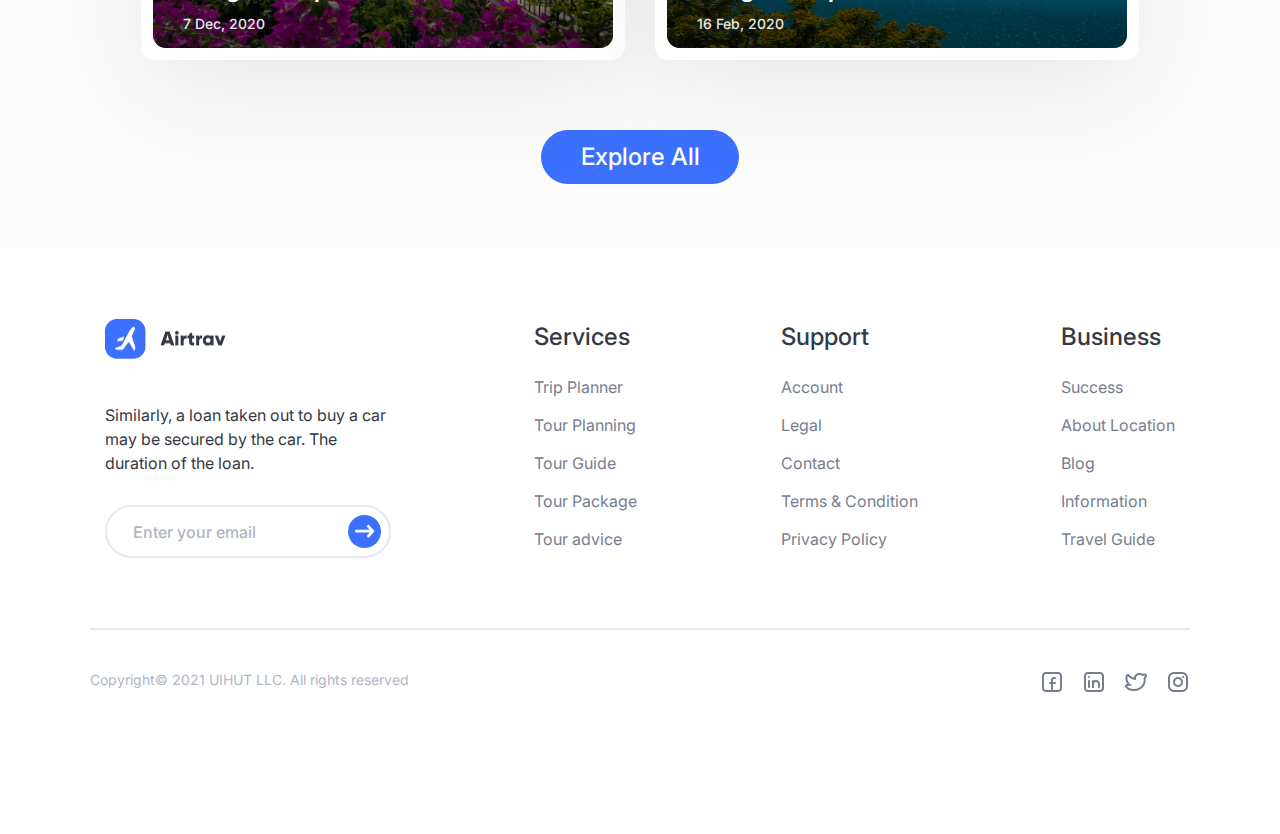
==== commit 665d5cf3: "update style for all the section" ====
--- a/index.html
+++ b/index.html
@@ -154,8 +154,8 @@
               </div>
             </div>
           </div>
-        </div>
-      </section><a class="button">Explore All</a>
+        </div><a class="button">Explore All</a>
+      </section>
     </main>
     <footer class="footer">
       <div class="footer-container"> 
@@ -200,7 +200,7 @@
         <div class="footer-divider"></div>
         <div class="footer-bottom">
           <div class="footer-copyRight">Copyright© 2021 UIHUT LLC. All rights reserved</div>
-          <div class="footer-social"> <img class="footer-social-logo" srcset="./Img/facebook.png 2x"><img class="footer-social-logo" srcset="./Img/linkdlne.png 2x"><img class="footer-social-logo" srcset="./Img/twitter.png 2x"><img class="footer-social-logo" srcset="./Img/instragram.png 2x">
+          <div class="footer-social"> <a class="footer-social-link"> <img class="footer-social-logo" srcset="./Img/facebook.png 2x"></a><a class="footer-social-link"> <img class="footer-social-logo" srcset="./Img/linkdlne.png 2x"></a><a class="footer-social-link"> <img class="footer-social-logo" srcset="./Img/twitter.png 2x"></a><a class="footer-social-link"> <img class="footer-social-logo" srcset="./Img/instragram.png 2x"></a>
           </div>
         </div>
       </div>
--- a/style.css
+++ b/style.css
@@ -5,6 +5,10 @@
     border: 0;
     font-size: 100%;
     vertical-align: baseline;
+}
+section,
+footer {
+    padding: 0 24px;
 }
 img {
     display: block;
@@ -227,6 +231,11 @@
     font-size: 12px;
     line-height: calc(21 / 12);
 }
+.hiddenGem {
+    padding-top: 65px;
+    padding-bottom: 65px;
+    background: #fcfcfc;
+}
 .hiddenGem .container {
     text-align: center;
 }
@@ -287,7 +296,7 @@
 }
 .button {
     width: fit-content;
-    margin: 70px auto;
+    margin: 70px auto 0;
     font-size: 24px;
     color: #fff;
     line-height: calc(36 / 24);
@@ -424,7 +433,7 @@
 }
 @media screen and (max-width: 767.98px) {
     body {
-        margin: 0 24px;
+        /* margin: 0 24px; */
     }
     .top-tour {
         color: #fff;
@@ -466,6 +475,9 @@
     .popularThing .mainTitle {
         margin-bottom: 30px;
     }
+    .popular-list {
+        row-gap: 20px;
+    }
     .popular-item {
         width: 100%;
     }
@@ -476,12 +488,18 @@
             rgba(4, 4, 4, 0) 55.52%
         );
     }
+
     .hiddenGem .mainTitle {
         margin-bottom: 20px;
     }
     .hidden-list {
         grid-template-columns: 1fr;
         gap: 16px;
+    }
+    .hidden-image {
+        height: 132px;
+        border-radius: 8.783px;
+        background: linear-gradient(9deg);
     }
     .hidden-title {
         font-size: 16px;
@@ -492,4 +510,14 @@
         font-size: 10px;
         line-height: calc(13 / 10);
     }
-}
+    .footer-top {
+        flex-direction: column;
+        row-gap: 30px;
+    }
+    .footer-logo {
+        margin-bottom: 24px;
+    }
+    .footer-bottom {
+        flex-direction: column;
+    }
+}
